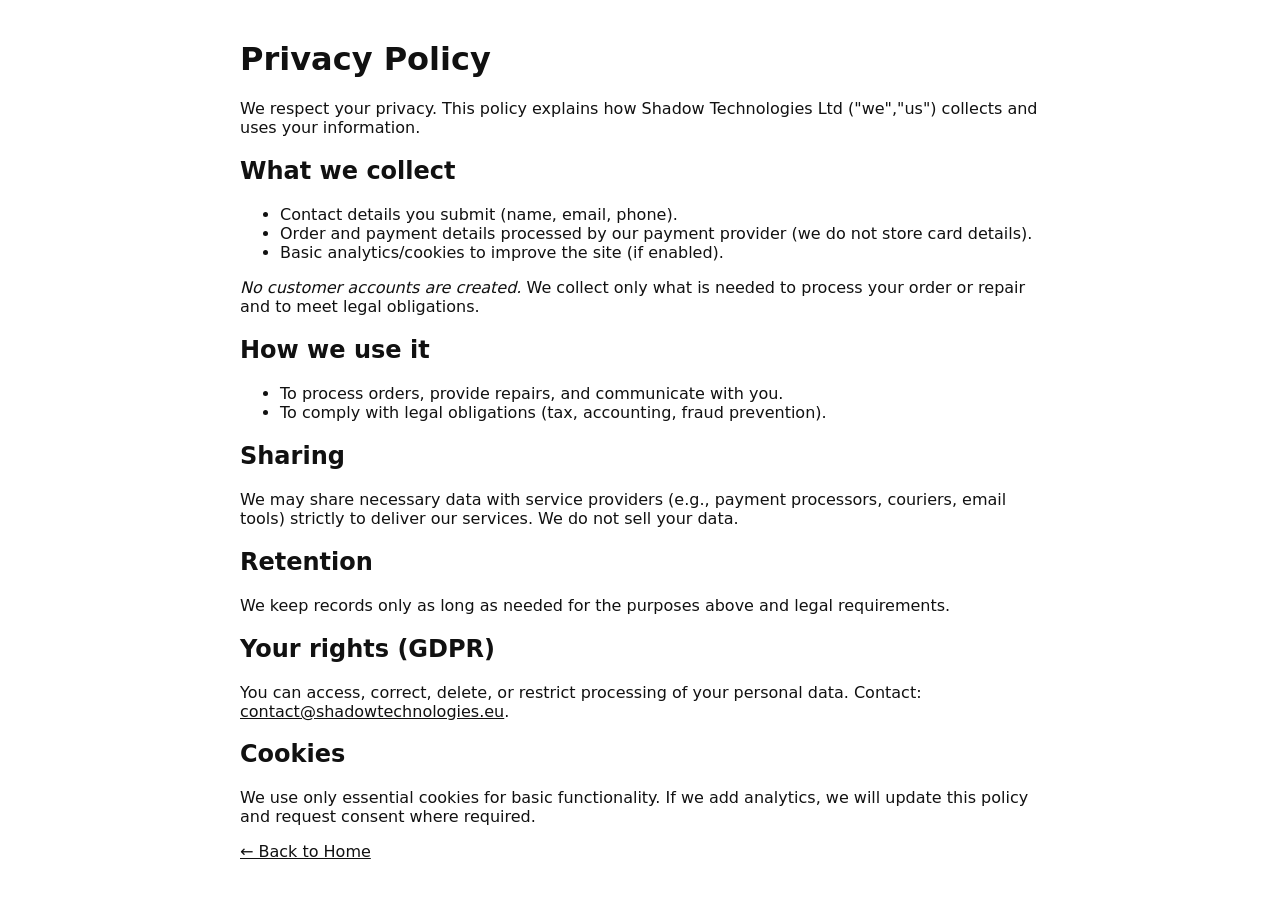
==== privacy.html @ c61ab70a "Add files via upload" ====
<!DOCTYPE html>
<html lang="en"><head><meta charset="utf-8"><meta name="viewport" content="width=device-width, initial-scale=1">
<title>Privacy Policy — Shadow Technologies Ltd</title><link rel="stylesheet" href="assets/css/styles.css">
<style>main{max-width:800px;margin:40px auto}</style></head><body><main>
<h1>Privacy Policy</h1>
<p>We respect your privacy. This policy explains how Shadow Technologies Ltd ("we","us") collects and uses your information.</p>
<h2>What we collect</h2>
<ul>
<li>Contact details you submit (name, email, phone).</li>
<li>Order and payment details processed by our payment provider (we do not store card details).</li>
<li>Basic analytics/cookies to improve the site (if enabled).</li>
</ul>
<p><em>No customer accounts are created.</em> We collect only what is needed to process your order or repair and to meet legal obligations.</p>
<h2>How we use it</h2>
<ul>
<li>To process orders, provide repairs, and communicate with you.</li>
<li>To comply with legal obligations (tax, accounting, fraud prevention).</li>
</ul>
<h2>Sharing</h2>
<p>We may share necessary data with service providers (e.g., payment processors, couriers, email tools) strictly to deliver our services. We do not sell your data.</p>
<h2>Retention</h2>
<p>We keep records only as long as needed for the purposes above and legal requirements.</p>
<h2>Your rights (GDPR)</h2>
<p>You can access, correct, delete, or restrict processing of your personal data. Contact: <a href="mailto:contact@shadowtechnologies.eu">contact@shadowtechnologies.eu</a>.</p>
<h2>Cookies</h2>
<p>We use only essential cookies for basic functionality. If we add analytics, we will update this policy and request consent where required.</p>
<p><a href="index.html">← Back to Home</a></p>
</main></body></html>
---- assets/css/styles.css ----
:root{--bg:#fff;--fg:#111;--muted:#666;--border:#eaeaea;--accent:#000}
*{box-sizing:border-box}
html,body{margin:0;padding:0;background:var(--bg);color:var(--fg);font-family:system-ui,-apple-system,Segoe UI,Roboto,Ubuntu,Cantarell,'Helvetica Neue',Arial,sans-serif}
a{color:var(--fg);text-decoration:underline}
a.btn{display:inline-block;text-decoration:none;background:var(--accent);color:#fff;padding:.8rem 1.1rem;border-radius:10px;font-weight:600;border:1px solid #000}
header{position:sticky;top:0;background:rgba(255,255,255,.9);backdrop-filter:saturate(180%) blur(8px);border-bottom:1px solid var(--border);z-index:10}
.wrap{max-width:1100px;margin:0 auto;padding:0 20px}
.top{display:flex;align-items:center;justify-content:space-between;padding:14px 0}
.brand{display:flex;align-items:center;gap:10px;text-decoration:none;color:inherit}
.brand img{height:30px;width:auto;display:block}
.brand .word{font-weight:800;letter-spacing:.06em}
nav a{margin:0 10px;padding:8px 10px;border-radius:8px;text-decoration:none}
nav a:hover{background:#f4f4f4}
.hero{padding:52px 0 40px;border-bottom:1px solid var(--border)}
.hero h1{font-size:clamp(28px,5vw,48px);margin:.2em 0}
.hero p{color:var(--muted);max-width:700px}
.grid{display:grid;grid-template-columns:repeat(auto-fit,minmax(260px,1fr));gap:16px}
.card{border:1px solid var(--border);border-radius:14px;padding:16px}
.tag{display:inline-block;font-size:.75rem;border:1px solid var(--border);padding:4px 8px;border-radius:999px;color:var(--muted)}
.price{font-weight:800;font-size:1.3rem}
.muted{color:var(--muted)}
.kicker{letter-spacing:.16em;text-transform:uppercase;font-size:.8rem;color:var(--muted)}
.stack{display:flex;gap:10px;flex-wrap:wrap}
.footer{border-top:1px solid var(--border);margin-top:40px;padding:30px 0;color:var(--muted);font-size:.95rem}
.pill{border:1px dashed var(--border);padding:6px 10px;border-radius:999px;font-size:.75rem}
form{display:grid;gap:10px}
input,textarea,select{width:100%;padding:12px;border-radius:10px;border:1px solid var(--border);background:#fff;color:var(--fg)}
.note{font-size:.9rem;color:var(--muted)}
.section{padding:40px 0}
.badge{font-size:.72rem;padding:3px 8px;border:1px solid var(--border);border-radius:7px}
.img{width:100%;height:220px;object-fit:cover;border-radius:10px;border:1px solid var(--border);cursor:pointer}
.hero .hero-logo{height:60px;width:auto;display:block;margin:0 0 12px 0}

/* Gallery modal */
.gallery-modal{position:fixed;inset:0;background:rgba(0,0,0,.9);display:none;align-items:center;justify-content:center;z-index:1000}
.gallery-content{max-width:80%;max-height:80%;border-radius:12px;border:1px solid #222;box-shadow:0 10px 40px rgba(0,0,0,.5)}
.gallery-close{position:absolute;top:16px;right:24px;font-size:36px;color:#fff;cursor:pointer}
.gallery-nav{position:absolute;top:50%;left:0;right:0;display:flex;justify-content:space-between;transform:translateY(-50%);padding:0 24px}
.gallery-nav span{font-size:50px;color:#fff;cursor:pointer;user-select:none}
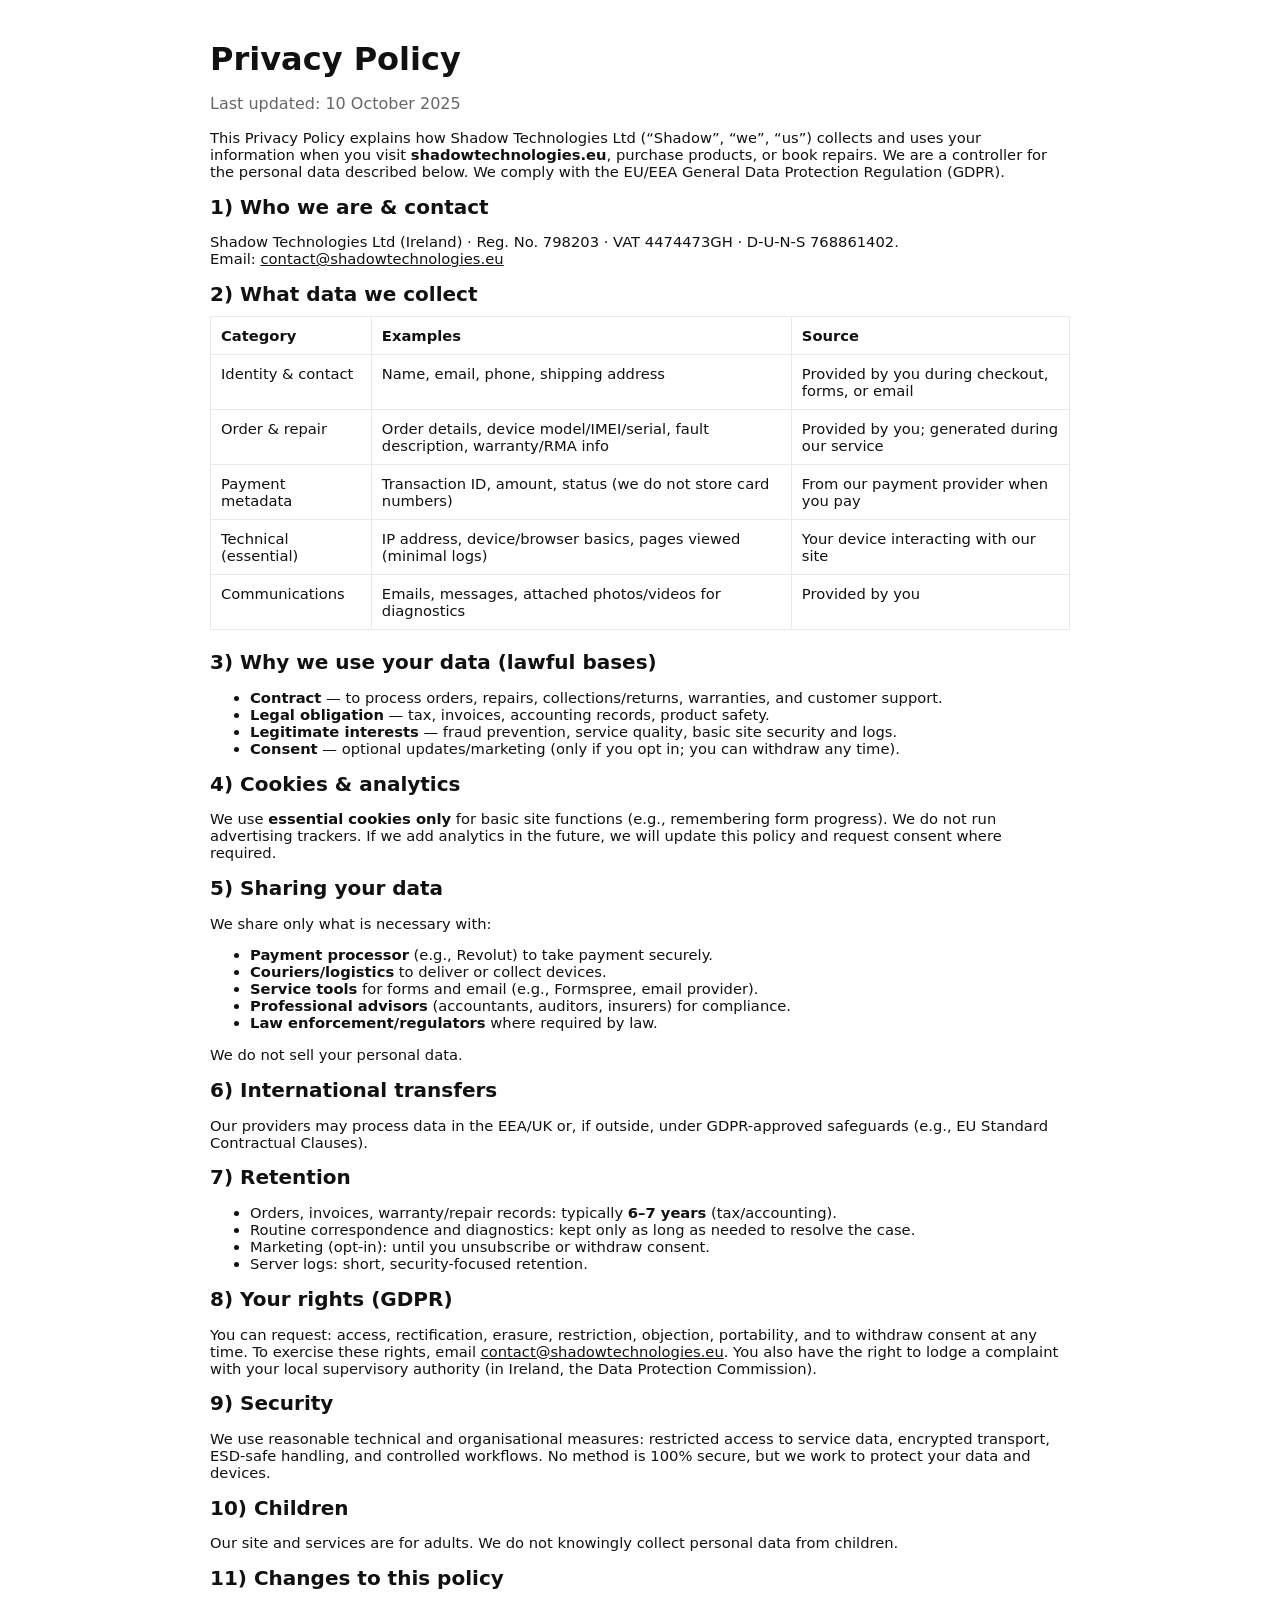
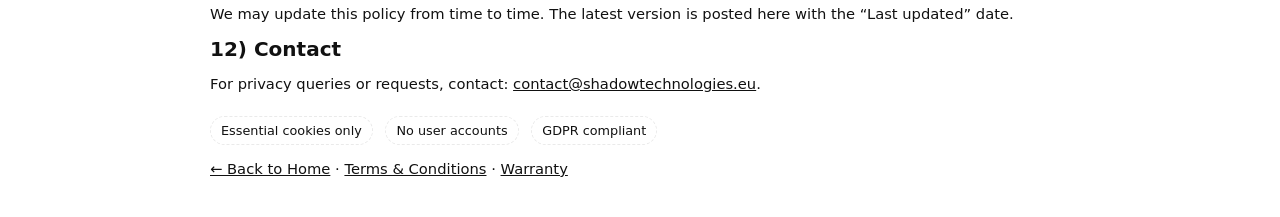
==== commit ed0e2a6f: "Update privacy.html" ====
--- a/privacy.html
+++ b/privacy.html
@@ -1,28 +1,148 @@
 <!DOCTYPE html>
-<html lang="en"><head><meta charset="utf-8"><meta name="viewport" content="width=device-width, initial-scale=1">
-<title>Privacy Policy — Shadow Technologies Ltd</title><link rel="stylesheet" href="assets/css/styles.css">
-<style>main{max-width:800px;margin:40px auto}</style></head><body><main>
-<h1>Privacy Policy</h1>
-<p>We respect your privacy. This policy explains how Shadow Technologies Ltd ("we","us") collects and uses your information.</p>
-<h2>What we collect</h2>
-<ul>
-<li>Contact details you submit (name, email, phone).</li>
-<li>Order and payment details processed by our payment provider (we do not store card details).</li>
-<li>Basic analytics/cookies to improve the site (if enabled).</li>
-</ul>
-<p><em>No customer accounts are created.</em> We collect only what is needed to process your order or repair and to meet legal obligations.</p>
-<h2>How we use it</h2>
-<ul>
-<li>To process orders, provide repairs, and communicate with you.</li>
-<li>To comply with legal obligations (tax, accounting, fraud prevention).</li>
-</ul>
-<h2>Sharing</h2>
-<p>We may share necessary data with service providers (e.g., payment processors, couriers, email tools) strictly to deliver our services. We do not sell your data.</p>
-<h2>Retention</h2>
-<p>We keep records only as long as needed for the purposes above and legal requirements.</p>
-<h2>Your rights (GDPR)</h2>
-<p>You can access, correct, delete, or restrict processing of your personal data. Contact: <a href="mailto:contact@shadowtechnologies.eu">contact@shadowtechnologies.eu</a>.</p>
-<h2>Cookies</h2>
-<p>We use only essential cookies for basic functionality. If we add analytics, we will update this policy and request consent where required.</p>
-<p><a href="index.html">← Back to Home</a></p>
-</main></body></html>
+<html lang="en">
+<head>
+  <meta charset="utf-8" />
+  <meta name="viewport" content="width=device-width, initial-scale=1" />
+  <title>Privacy Policy — Shadow Technologies Ltd</title>
+  <meta name="description" content="Privacy Policy for Shadow Technologies Ltd — GDPR-compliant, essential cookies only, secure handling of orders and repairs." />
+  <link rel="stylesheet" href="assets/css/styles.css" />
+  <style>
+    main{max-width:900px;margin:40px auto;padding:0 20px}
+    h1{margin-bottom:6px}
+    h2{font-size:1.25rem;margin:.2rem 0}
+    .muted{color:#666}
+    .small{font-size:.92rem}
+    .table{width:100%;border-collapse:collapse;margin:10px 0 20px}
+    .table th,.table td{border:1px solid #eaeaea;padding:10px;text-align:left;vertical-align:top}
+    .pill{border:1px dashed #eaeaea;padding:6px 10px;border-radius:999px;font-size:.8rem;display:inline-block;margin-right:8px}
+  </style>
+</head>
+<body>
+  <main>
+    <h1>Privacy Policy</h1>
+    <p class="muted">Last updated: 10 October 2025</p>
+
+    <p class="small">
+      This Privacy Policy explains how Shadow Technologies Ltd (“Shadow”, “we”, “us”) collects and uses your information when you visit
+      <strong>shadowtechnologies.eu</strong>, purchase products, or book repairs. We are a controller for the personal data described below.
+      We comply with the EU/EEA General Data Protection Regulation (GDPR).
+    </p>
+
+    <h2>1) Who we are & contact</h2>
+    <p class="small">
+      Shadow Technologies Ltd (Ireland) · Reg. No. 798203 · VAT 4474473GH · D-U-N-S 768861402.<br/>
+      Email: <a href="mailto:contact@shadowtechnologies.eu">contact@shadowtechnologies.eu</a>
+    </p>
+
+    <h2>2) What data we collect</h2>
+    <table class="table small">
+      <thead>
+        <tr><th>Category</th><th>Examples</th><th>Source</th></tr>
+      </thead>
+      <tbody>
+        <tr>
+          <td>Identity & contact</td>
+          <td>Name, email, phone, shipping address</td>
+          <td>Provided by you during checkout, forms, or email</td>
+        </tr>
+        <tr>
+          <td>Order & repair</td>
+          <td>Order details, device model/IMEI/serial, fault description, warranty/RMA info</td>
+          <td>Provided by you; generated during our service</td>
+        </tr>
+        <tr>
+          <td>Payment metadata</td>
+          <td>Transaction ID, amount, status (we do not store card numbers)</td>
+          <td>From our payment provider when you pay</td>
+        </tr>
+        <tr>
+          <td>Technical (essential)</td>
+          <td>IP address, device/browser basics, pages viewed (minimal logs)</td>
+          <td>Your device interacting with our site</td>
+        </tr>
+        <tr>
+          <td>Communications</td>
+          <td>Emails, messages, attached photos/videos for diagnostics</td>
+          <td>Provided by you</td>
+        </tr>
+      </tbody>
+    </table>
+
+    <h2>3) Why we use your data (lawful bases)</h2>
+    <ul class="small">
+      <li><strong>Contract</strong> — to process orders, repairs, collections/returns, warranties, and customer support.</li>
+      <li><strong>Legal obligation</strong> — tax, invoices, accounting records, product safety.</li>
+      <li><strong>Legitimate interests</strong> — fraud prevention, service quality, basic site security and logs.</li>
+      <li><strong>Consent</strong> — optional updates/marketing (only if you opt in; you can withdraw any time).</li>
+    </ul>
+
+    <h2>4) Cookies & analytics</h2>
+    <p class="small">
+      We use <strong>essential cookies only</strong> for basic site functions (e.g., remembering form progress). We do not run advertising trackers.
+      If we add analytics in the future, we will update this policy and request consent where required.
+    </p>
+
+    <h2>5) Sharing your data</h2>
+    <p class="small">
+      We share only what is necessary with:
+    </p>
+    <ul class="small">
+      <li><strong>Payment processor</strong> (e.g., Revolut) to take payment securely.</li>
+      <li><strong>Couriers/logistics</strong> to deliver or collect devices.</li>
+      <li><strong>Service tools</strong> for forms and email (e.g., Formspree, email provider).</li>
+      <li><strong>Professional advisors</strong> (accountants, auditors, insurers) for compliance.</li>
+      <li><strong>Law enforcement/regulators</strong> where required by law.</li>
+    </ul>
+    <p class="small">We do not sell your personal data.</p>
+
+    <h2>6) International transfers</h2>
+    <p class="small">
+      Our providers may process data in the EEA/UK or, if outside, under GDPR-approved safeguards (e.g., EU Standard Contractual Clauses).
+    </p>
+
+    <h2>7) Retention</h2>
+    <ul class="small">
+      <li>Orders, invoices, warranty/repair records: typically <strong>6–7 years</strong> (tax/accounting).</li>
+      <li>Routine correspondence and diagnostics: kept only as long as needed to resolve the case.</li>
+      <li>Marketing (opt-in): until you unsubscribe or withdraw consent.</li>
+      <li>Server logs: short, security-focused retention.</li>
+    </ul>
+
+    <h2>8) Your rights (GDPR)</h2>
+    <p class="small">
+      You can request: access, rectification, erasure, restriction, objection, portability, and to withdraw consent at any time.
+      To exercise these rights, email <a href="mailto:contact@shadowtechnologies.eu">contact@shadowtechnologies.eu</a>.
+      You also have the right to lodge a complaint with your local supervisory authority (in Ireland, the Data Protection Commission).
+    </p>
+
+    <h2>9) Security</h2>
+    <p class="small">
+      We use reasonable technical and organisational measures: restricted access to service data, encrypted transport, ESD-safe handling,
+      and controlled workflows. No method is 100% secure, but we work to protect your data and devices.
+    </p>
+
+    <h2>10) Children</h2>
+    <p class="small">
+      Our site and services are for adults. We do not knowingly collect personal data from children.
+    </p>
+
+    <h2>11) Changes to this policy</h2>
+    <p class="small">
+      We may update this policy from time to time. The latest version is posted here with the “Last updated” date.
+    </p>
+
+    <h2>12) Contact</h2>
+    <p class="small">
+      For privacy queries or requests, contact: <a href="mailto:contact@shadowtechnologies.eu">contact@shadowtechnologies.eu</a>.
+    </p>
+
+    <p class="small" style="margin-top:24px">
+      <span class="pill">Essential cookies only</span>
+      <span class="pill">No user accounts</span>
+      <span class="pill">GDPR compliant</span>
+    </p>
+
+    <p class="small"><a href="index.html">← Back to Home</a> · <a href="terms.html">Terms &amp; Conditions</a> · <a href="warranty.html">Warranty</a></p>
+  </main>
+</body>
+</html>
--- a/assets/css/styles.css
+++ b/assets/css/styles.css
@@ -1,39 +1,87 @@
-:root{--bg:#fff;--fg:#111;--muted:#666;--border:#eaeaea;--accent:#000}
+:root{
+  --bg:#fff;
+  --fg:#111;
+  --muted:#666;
+  --border:#eaeaea;
+  --accent:#000;
+}
+
 *{box-sizing:border-box}
 html,body{margin:0;padding:0;background:var(--bg);color:var(--fg);font-family:system-ui,-apple-system,Segoe UI,Roboto,Ubuntu,Cantarell,'Helvetica Neue',Arial,sans-serif}
 a{color:var(--fg);text-decoration:underline}
-a.btn{display:inline-block;text-decoration:none;background:var(--accent);color:#fff;padding:.8rem 1.1rem;border-radius:10px;font-weight:600;border:1px solid #000}
+.link{text-underline-offset:2px}
+
+.wrap{max-width:1100px;margin:0 auto;padding:0 20px}
+
+/* Buttons */
+a.btn,button.btn{
+  display:inline-block;text-decoration:none;background:var(--accent);color:#fff;
+  padding:.8rem 1.1rem;border-radius:10px;font-weight:600;border:1px solid #000;cursor:pointer
+}
+.btn-ghost{background:#fff;color:#000;border:1px solid #000}
+
+/* Header */
 header{position:sticky;top:0;background:rgba(255,255,255,.9);backdrop-filter:saturate(180%) blur(8px);border-bottom:1px solid var(--border);z-index:10}
-.wrap{max-width:1100px;margin:0 auto;padding:0 20px}
-.top{display:flex;align-items:center;justify-content:space-between;padding:14px 0}
-.brand{display:flex;align-items:center;gap:10px;text-decoration:none;color:inherit}
-.brand img{height:30px;width:auto;display:block}
-.brand .word{font-weight:800;letter-spacing:.06em}
-nav a{margin:0 10px;padding:8px 10px;border-radius:8px;text-decoration:none}
-nav a:hover{background:#f4f4f4}
-.hero{padding:52px 0 40px;border-bottom:1px solid var(--border)}
+.top{display:flex;align-items:center;justify-content:space-between;padding:12px 0;gap:12px}
+.brand{display:flex;align-items:center;gap:10px;min-width:0}
+.brandmark{width:28px;height:28px;object-fit:contain;image-rendering:auto}
+.logo{font-weight:800;letter-spacing:.06em;white-space:nowrap;font-size:.95rem}
+
+/* Nav */
+nav#mainnav{display:flex;gap:10px;align-items:center}
+nav#mainnav a{margin:0;padding:8px 10px;border-radius:8px;text-decoration:none}
+nav#mainnav a:hover{background:#f4f4f4}
+.pill-link{border:1px solid var(--border)}
+
+/* Mobile nav */
+.nav-toggle{display:none;border:1px solid var(--border);background:#fff;border-radius:8px;padding:8px 10px;font-size:1.1rem}
+@media (max-width: 820px){
+  .logo{font-size:.9rem}
+  .nav-toggle{display:inline-block}
+  nav#mainnav{
+    display:none;position:absolute;right:20px;top:56px;background:#fff;border:1px solid var(--border);
+    border-radius:12px;box-shadow:0 10px 30px rgba(0,0,0,.08);flex-direction:column;gap:0;min-width:210px;
+    overflow:hidden;z-index:20
+  }
+  nav#mainnav.open{display:flex}
+  nav#mainnav a{padding:12px 14px;border-radius:0;border-bottom:1px solid var(--border)}
+  nav#mainnav a:last-child{border-bottom:none}
+}
+
+/* Hero */
+.hero{padding:48px 0;border-bottom:1px solid var(--border)}
 .hero h1{font-size:clamp(28px,5vw,48px);margin:.2em 0}
 .hero p{color:var(--muted);max-width:700px}
+.kicker{letter-spacing:.16em;text-transform:uppercase;font-size:.8rem;color:var(--muted)}
+.stack{display:flex;gap:10px;flex-wrap:wrap}
+.note{font-size:.95rem;color:var(--muted)}
+@media (max-width: 600px){
+  .hero{padding:34px 0}
+  .hero h1{font-size:clamp(24px,7vw,34px)}
+  .hero p{font-size:.98rem}
+  .stack .btn{padding:.7rem 1rem}
+}
+
+/* Sections */
+.section{padding:40px 0}
+@media (max-width: 600px){ .section{padding:28px 0} }
+
+/* Cards / Grid */
 .grid{display:grid;grid-template-columns:repeat(auto-fit,minmax(260px,1fr));gap:16px}
 .card{border:1px solid var(--border);border-radius:14px;padding:16px}
+.card-head{display:flex;justify-content:space-between;align-items:center;margin-bottom:8px}
 .tag{display:inline-block;font-size:.75rem;border:1px solid var(--border);padding:4px 8px;border-radius:999px;color:var(--muted)}
+.badge{font-size:.75rem;padding:3px 8px;border:1px solid var(--border);border-radius:7px}
+.img{width:100%;height:180px;object-fit:cover;border-radius:10px;border:1px solid var(--border);image-rendering:auto}
 .price{font-weight:800;font-size:1.3rem}
 .muted{color:var(--muted)}
-.kicker{letter-spacing:.16em;text-transform:uppercase;font-size:.8rem;color:var(--muted)}
-.stack{display:flex;gap:10px;flex-wrap:wrap}
+
+/* Footer */
 .footer{border-top:1px solid var(--border);margin-top:40px;padding:30px 0;color:var(--muted);font-size:.95rem}
-.pill{border:1px dashed var(--border);padding:6px 10px;border-radius:999px;font-size:.75rem}
+
+/* Forms */
 form{display:grid;gap:10px}
 input,textarea,select{width:100%;padding:12px;border-radius:10px;border:1px solid var(--border);background:#fff;color:var(--fg)}
-.note{font-size:.9rem;color:var(--muted)}
-.section{padding:40px 0}
-.badge{font-size:.72rem;padding:3px 8px;border:1px solid var(--border);border-radius:7px}
-.img{width:100%;height:220px;object-fit:cover;border-radius:10px;border:1px solid var(--border);cursor:pointer}
-.hero .hero-logo{height:60px;width:auto;display:block;margin:0 0 12px 0}
 
-/* Gallery modal */
-.gallery-modal{position:fixed;inset:0;background:rgba(0,0,0,.9);display:none;align-items:center;justify-content:center;z-index:1000}
-.gallery-content{max-width:80%;max-height:80%;border-radius:12px;border:1px solid #222;box-shadow:0 10px 40px rgba(0,0,0,.5)}
-.gallery-close{position:absolute;top:16px;right:24px;font-size:36px;color:#fff;cursor:pointer}
-.gallery-nav{position:absolute;top:50%;left:0;right:0;display:flex;justify-content:space-between;transform:translateY(-50%);padding:0 24px}
-.gallery-nav span{font-size:50px;color:#fff;cursor:pointer;user-select:none}
+/* Pills */
+.pill{border:1px dashed var(--border);padding:6px 10px;border-radius:999px;font-size:.75rem}
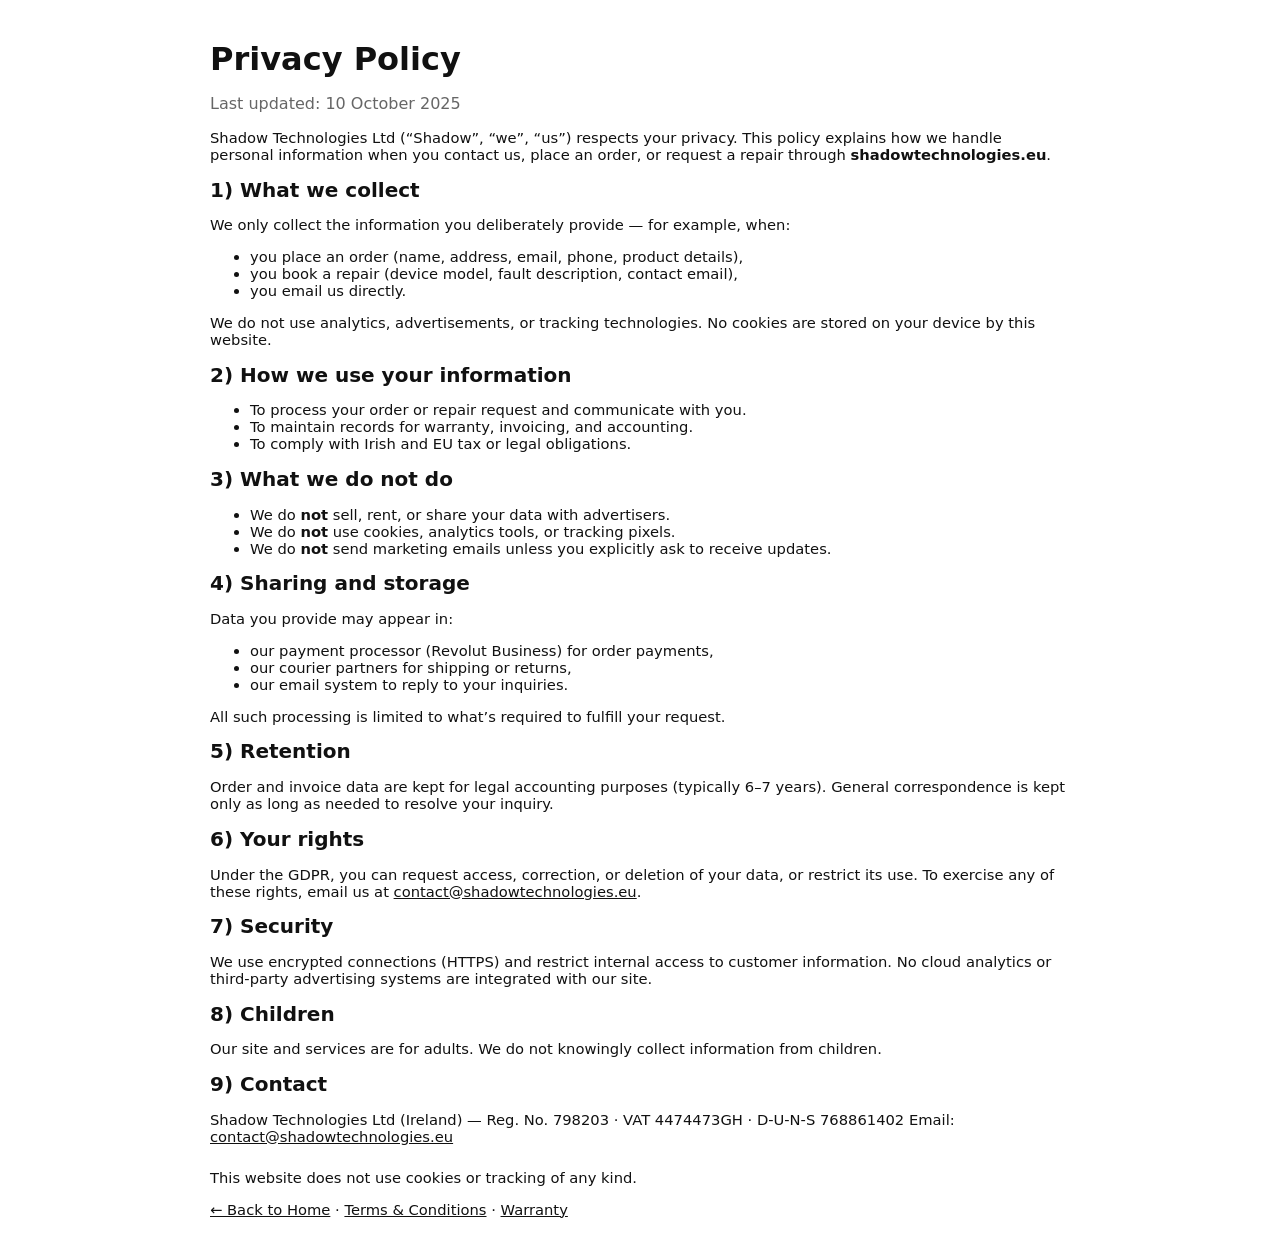
==== commit 4141668d: "Update privacy.html" ====
--- a/privacy.html
+++ b/privacy.html
@@ -1,10 +1,10 @@
-<!DOCTYPE html>
+ <!DOCTYPE html>
 <html lang="en">
 <head>
   <meta charset="utf-8" />
   <meta name="viewport" content="width=device-width, initial-scale=1" />
   <title>Privacy Policy — Shadow Technologies Ltd</title>
-  <meta name="description" content="Privacy Policy for Shadow Technologies Ltd — GDPR-compliant, essential cookies only, secure handling of orders and repairs." />
+  <meta name="description" content="Privacy Policy for Shadow Technologies Ltd — we do not collect cookies or tracking data. Only information you send us directly is used for your order or repair." />
   <link rel="stylesheet" href="assets/css/styles.css" />
   <style>
     main{max-width:900px;margin:40px auto;padding:0 20px}
@@ -12,9 +12,6 @@
     h2{font-size:1.25rem;margin:.2rem 0}
     .muted{color:#666}
     .small{font-size:.92rem}
-    .table{width:100%;border-collapse:collapse;margin:10px 0 20px}
-    .table th,.table td{border:1px solid #eaeaea;padding:10px;text-align:left;vertical-align:top}
-    .pill{border:1px dashed #eaeaea;padding:6px 10px;border-radius:999px;font-size:.8rem;display:inline-block;margin-right:8px}
   </style>
 </head>
 <body>
@@ -23,123 +20,77 @@
     <p class="muted">Last updated: 10 October 2025</p>
 
     <p class="small">
-      This Privacy Policy explains how Shadow Technologies Ltd (“Shadow”, “we”, “us”) collects and uses your information when you visit
-      <strong>shadowtechnologies.eu</strong>, purchase products, or book repairs. We are a controller for the personal data described below.
-      We comply with the EU/EEA General Data Protection Regulation (GDPR).
+      Shadow Technologies Ltd (“Shadow”, “we”, “us”) respects your privacy.  
+      This policy explains how we handle personal information when you contact us, place an order, or request a repair through <strong>shadowtechnologies.eu</strong>.
     </p>
 
-    <h2>1) Who we are & contact</h2>
+    <h2>1) What we collect</h2>
     <p class="small">
-      Shadow Technologies Ltd (Ireland) · Reg. No. 798203 · VAT 4474473GH · D-U-N-S 768861402.<br/>
+      We only collect the information you deliberately provide — for example, when:
+    </p>
+    <ul class="small">
+      <li>you place an order (name, address, email, phone, product details),</li>
+      <li>you book a repair (device model, fault description, contact email),</li>
+      <li>you email us directly.</li>
+    </ul>
+    <p class="small">We do not use analytics, advertisements, or tracking technologies. No cookies are stored on your device by this website.</p>
+
+    <h2>2) How we use your information</h2>
+    <ul class="small">
+      <li>To process your order or repair request and communicate with you.</li>
+      <li>To maintain records for warranty, invoicing, and accounting.</li>
+      <li>To comply with Irish and EU tax or legal obligations.</li>
+    </ul>
+
+    <h2>3) What we do not do</h2>
+    <ul class="small">
+      <li>We do <strong>not</strong> sell, rent, or share your data with advertisers.</li>
+      <li>We do <strong>not</strong> use cookies, analytics tools, or tracking pixels.</li>
+      <li>We do <strong>not</strong> send marketing emails unless you explicitly ask to receive updates.</li>
+    </ul>
+
+    <h2>4) Sharing and storage</h2>
+    <p class="small">
+      Data you provide may appear in:
+    </p>
+    <ul class="small">
+      <li>our payment processor (Revolut Business) for order payments,</li>
+      <li>our courier partners for shipping or returns,</li>
+      <li>our email system to reply to your inquiries.</li>
+    </ul>
+    <p class="small">All such processing is limited to what’s required to fulfill your request.</p>
+
+    <h2>5) Retention</h2>
+    <p class="small">
+      Order and invoice data are kept for legal accounting purposes (typically 6–7 years).  
+      General correspondence is kept only as long as needed to resolve your inquiry.
+    </p>
+
+    <h2>6) Your rights</h2>
+    <p class="small">
+      Under the GDPR, you can request access, correction, or deletion of your data, or restrict its use.
+      To exercise any of these rights, email us at <a href="mailto:contact@shadowtechnologies.eu">contact@shadowtechnologies.eu</a>.
+    </p>
+
+    <h2>7) Security</h2>
+    <p class="small">
+      We use encrypted connections (HTTPS) and restrict internal access to customer information.
+      No cloud analytics or third-party advertising systems are integrated with our site.
+    </p>
+
+    <h2>8) Children</h2>
+    <p class="small">
+      Our site and services are for adults. We do not knowingly collect information from children.
+    </p>
+
+    <h2>9) Contact</h2>
+    <p class="small">
+      Shadow Technologies Ltd (Ireland) — Reg. No. 798203 · VAT 4474473GH · D-U-N-S 768861402  
       Email: <a href="mailto:contact@shadowtechnologies.eu">contact@shadowtechnologies.eu</a>
     </p>
 
-    <h2>2) What data we collect</h2>
-    <table class="table small">
-      <thead>
-        <tr><th>Category</th><th>Examples</th><th>Source</th></tr>
-      </thead>
-      <tbody>
-        <tr>
-          <td>Identity & contact</td>
-          <td>Name, email, phone, shipping address</td>
-          <td>Provided by you during checkout, forms, or email</td>
-        </tr>
-        <tr>
-          <td>Order & repair</td>
-          <td>Order details, device model/IMEI/serial, fault description, warranty/RMA info</td>
-          <td>Provided by you; generated during our service</td>
-        </tr>
-        <tr>
-          <td>Payment metadata</td>
-          <td>Transaction ID, amount, status (we do not store card numbers)</td>
-          <td>From our payment provider when you pay</td>
-        </tr>
-        <tr>
-          <td>Technical (essential)</td>
-          <td>IP address, device/browser basics, pages viewed (minimal logs)</td>
-          <td>Your device interacting with our site</td>
-        </tr>
-        <tr>
-          <td>Communications</td>
-          <td>Emails, messages, attached photos/videos for diagnostics</td>
-          <td>Provided by you</td>
-        </tr>
-      </tbody>
-    </table>
-
-    <h2>3) Why we use your data (lawful bases)</h2>
-    <ul class="small">
-      <li><strong>Contract</strong> — to process orders, repairs, collections/returns, warranties, and customer support.</li>
-      <li><strong>Legal obligation</strong> — tax, invoices, accounting records, product safety.</li>
-      <li><strong>Legitimate interests</strong> — fraud prevention, service quality, basic site security and logs.</li>
-      <li><strong>Consent</strong> — optional updates/marketing (only if you opt in; you can withdraw any time).</li>
-    </ul>
-
-    <h2>4) Cookies & analytics</h2>
-    <p class="small">
-      We use <strong>essential cookies only</strong> for basic site functions (e.g., remembering form progress). We do not run advertising trackers.
-      If we add analytics in the future, we will update this policy and request consent where required.
-    </p>
-
-    <h2>5) Sharing your data</h2>
-    <p class="small">
-      We share only what is necessary with:
-    </p>
-    <ul class="small">
-      <li><strong>Payment processor</strong> (e.g., Revolut) to take payment securely.</li>
-      <li><strong>Couriers/logistics</strong> to deliver or collect devices.</li>
-      <li><strong>Service tools</strong> for forms and email (e.g., Formspree, email provider).</li>
-      <li><strong>Professional advisors</strong> (accountants, auditors, insurers) for compliance.</li>
-      <li><strong>Law enforcement/regulators</strong> where required by law.</li>
-    </ul>
-    <p class="small">We do not sell your personal data.</p>
-
-    <h2>6) International transfers</h2>
-    <p class="small">
-      Our providers may process data in the EEA/UK or, if outside, under GDPR-approved safeguards (e.g., EU Standard Contractual Clauses).
-    </p>
-
-    <h2>7) Retention</h2>
-    <ul class="small">
-      <li>Orders, invoices, warranty/repair records: typically <strong>6–7 years</strong> (tax/accounting).</li>
-      <li>Routine correspondence and diagnostics: kept only as long as needed to resolve the case.</li>
-      <li>Marketing (opt-in): until you unsubscribe or withdraw consent.</li>
-      <li>Server logs: short, security-focused retention.</li>
-    </ul>
-
-    <h2>8) Your rights (GDPR)</h2>
-    <p class="small">
-      You can request: access, rectification, erasure, restriction, objection, portability, and to withdraw consent at any time.
-      To exercise these rights, email <a href="mailto:contact@shadowtechnologies.eu">contact@shadowtechnologies.eu</a>.
-      You also have the right to lodge a complaint with your local supervisory authority (in Ireland, the Data Protection Commission).
-    </p>
-
-    <h2>9) Security</h2>
-    <p class="small">
-      We use reasonable technical and organisational measures: restricted access to service data, encrypted transport, ESD-safe handling,
-      and controlled workflows. No method is 100% secure, but we work to protect your data and devices.
-    </p>
-
-    <h2>10) Children</h2>
-    <p class="small">
-      Our site and services are for adults. We do not knowingly collect personal data from children.
-    </p>
-
-    <h2>11) Changes to this policy</h2>
-    <p class="small">
-      We may update this policy from time to time. The latest version is posted here with the “Last updated” date.
-    </p>
-
-    <h2>12) Contact</h2>
-    <p class="small">
-      For privacy queries or requests, contact: <a href="mailto:contact@shadowtechnologies.eu">contact@shadowtechnologies.eu</a>.
-    </p>
-
     <p class="small" style="margin-top:24px">
-      <span class="pill">Essential cookies only</span>
-      <span class="pill">No user accounts</span>
-      <span class="pill">GDPR compliant</span>
+      This website does not use cookies or tracking of any kind.
     </p>
 
     <p class="small"><a href="index.html">← Back to Home</a> · <a href="terms.html">Terms &amp; Conditions</a> · <a href="warranty.html">Warranty</a></p>
